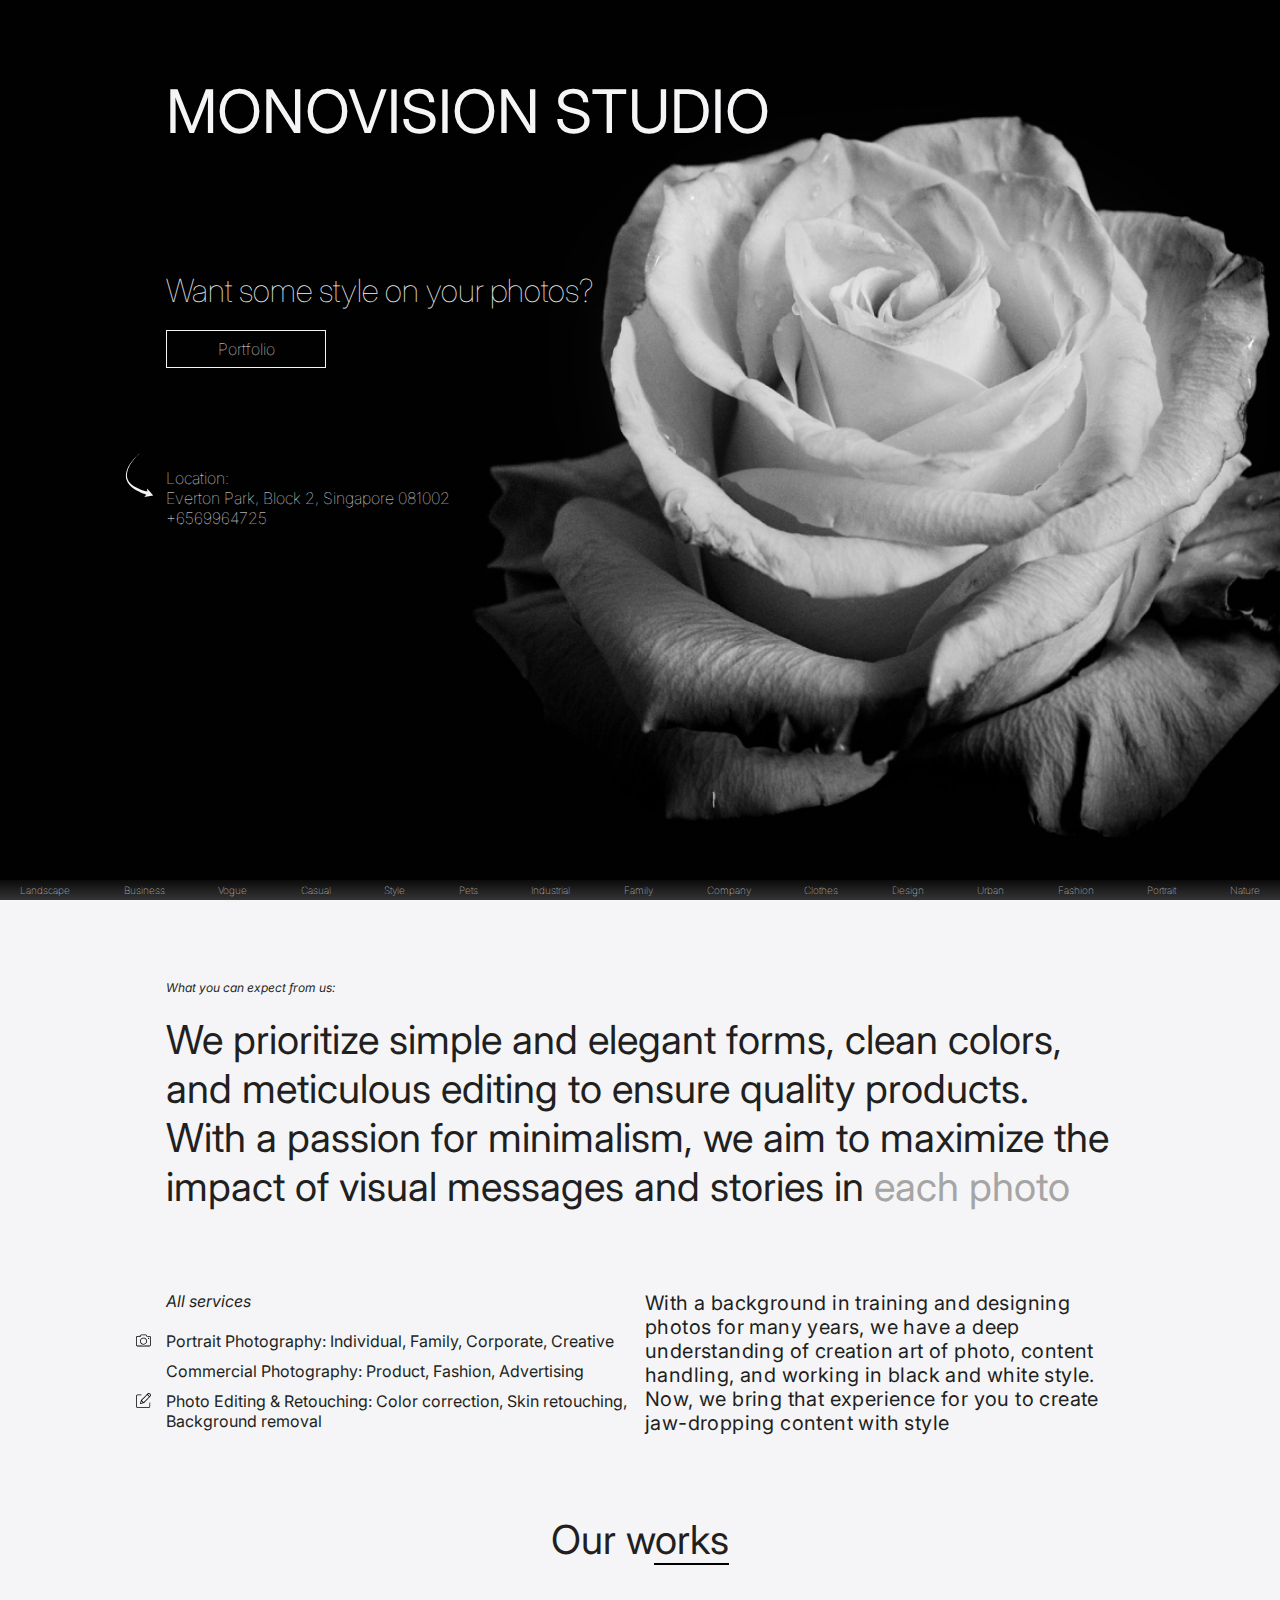
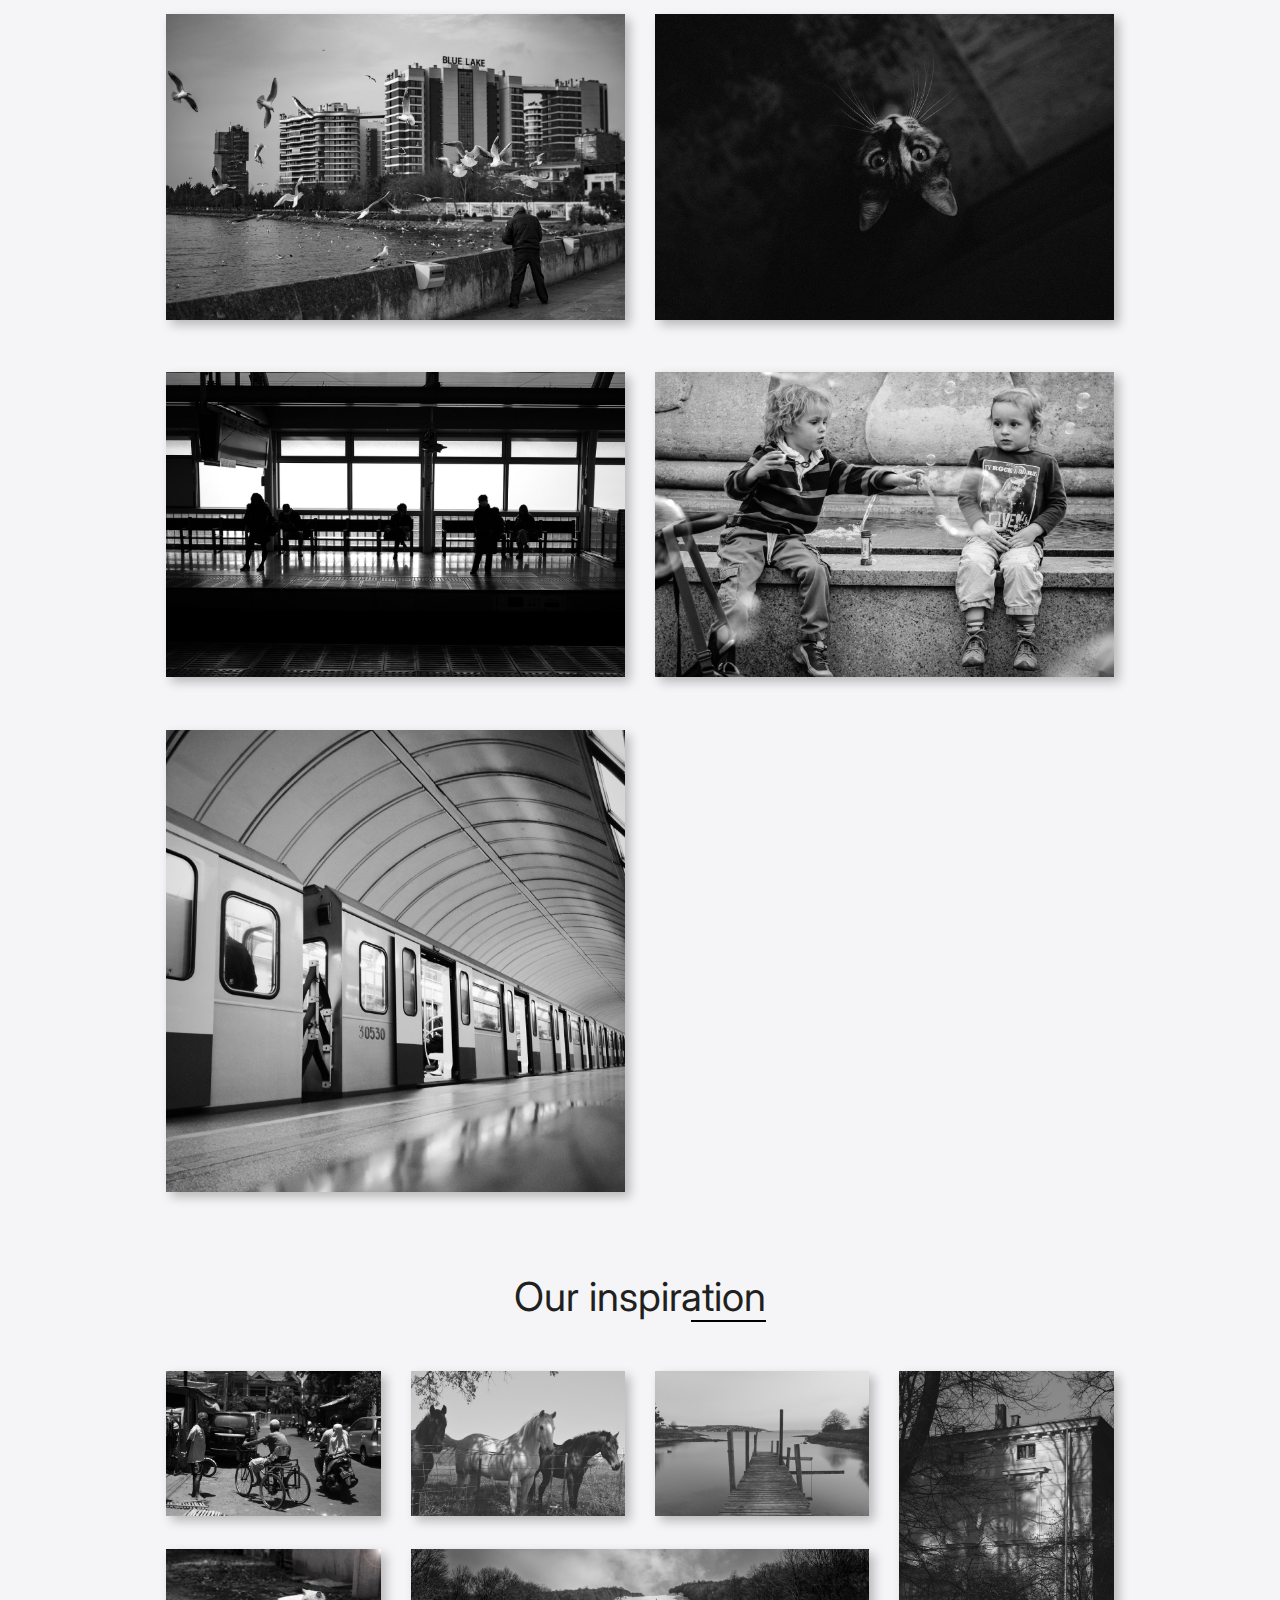
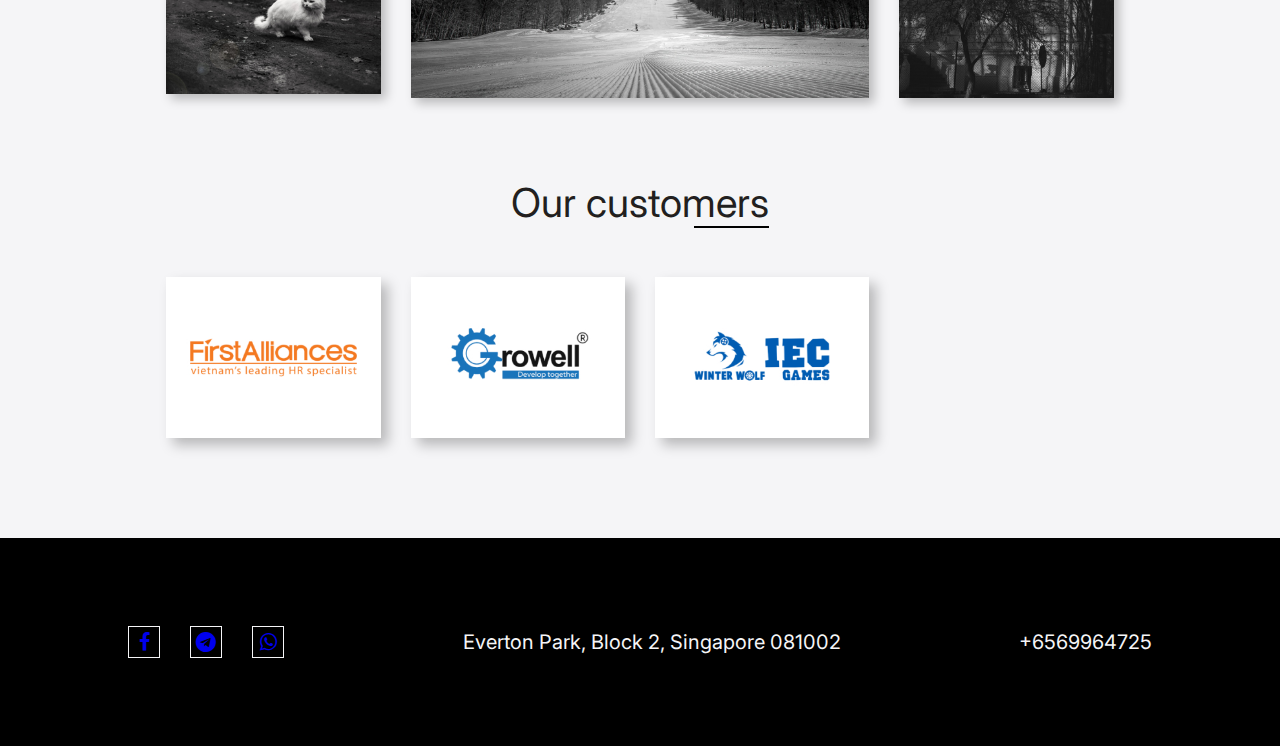
==== src/index.html @ 84597310 "initial commit" ====
<!DOCTYPE html>
<html lang="en">

<head>
	<meta charset="UTF-8" />
	<meta name="viewport" content="width=device-width, initial-scale=1.0" />
	<meta name="description" content="Website for Monovision Studio" />
	<meta name="author" content="Awesome student" />
	<title>Monovision Studio</title>
	<link rel="icon" type="image/x-icon" href="favicon.ico">
	<link rel="stylesheet" href="css/modern-normalize.min.css" />
	<link
		href="https://fonts.googleapis.com/css2?family=Inter:ital,opsz,wght@0,14..32,100..900;1,14..32,100..900&display=swap"
		rel="stylesheet" />
	<link rel="stylesheet" href="css/fontello.css">
	<link rel="stylesheet" href="css/style.css" />
</head>

<body>
	<main>
		<section class="promo">
			<div class="container">
				<h1 class="promo__title">Monovision Studio</h1>
				<h2 class="promo__subtitle">Want some style on your photos?</h2>
				<a href="#portfolio" class="btn">Portfolio</a>
				<div class="promo__address">
					Location:
					<address>Everton Park, Block 2, Singapore 081002</address>
					<a href="tel:+6569964725">+6569964725</a>
				</div>
			</div>
			<ul class="keywords">
				<li>Landscape</li>
				<li>Business</li>
				<li>Vogue</li>
				<li>Casual</li>
				<li>Style</li>
				<li>Pets</li>
				<li>Industrial</li>
				<li>Family</li>
				<li>Company</li>
				<li>Clothes</li>
				<li>Design</li>
				<li>Urban</li>
				<li>Fashion</li>
				<li>Portrait</li>
				<li>Nature</li>
			</ul>
		</section>
		<section class="about">
			<div class="container">
				<h2 class="about__title">What you can expect from us:</h2>
				<p class="about__text">
					We prioritize simple and elegant forms, clean colors, and meticulous
					editing to ensure quality products. With a passion for minimalism,
					we aim to maximize the impact of visual messages and stories in
					<span>each photo</span>
				</p>
				<div class="services">
					<div class="services__items">
						<div class="services__item-subtitle">All services</div>
						<ul>
							<li>
								Portrait Photography: Individual, Family, Corporate, Creative
							</li>
							<li>Commercial Photography: Product, Fashion, Advertising</li>
							<li>
								Photo Editing & Retouching: Color correction, Skin retouching,
								Background removal
							</li>
						</ul>
					</div>
					<p class="services__text">
						With a background in training and designing photos for many years,
						we have a deep understanding of creation art of photo, content
						handling, and working in black and white style. <br />Now, we
						bring that experience for you to create jaw-dropping content with
						style
					</p>
				</div>
			</div>
		</section>
		<section id="portfolio" class="works">
			<div class="container">
				<h2 class="title"><span>Our works</span></h2>
				<div class="works__grid">
					<img src="img/works/bridge.jpg" alt="bridge" />
					<img src="img/works/cat.jpg" alt="cat" />
					<img src="img/works/train.jpg" alt="train" />
					<img src="img/works/children.jpg" alt="children" />
					<img src="img/works/underground.jpg" alt="underground" />
				</div>
			</div>
		</section>
		<section class="inspiration">
			<div class="container">
				<h2 class="title"><span>Our inspiration</span></h2>
				<div class="inspiration__grid">
					<img src="img/inspiration/man.jpg" alt="man" />
					<img src="img/inspiration/horses.jpg" alt="horses" />
					<img src="img/inspiration/bridge.jpg" alt="bridge" />
					<img id="tenement" src="img/inspiration/tenement.jpg" alt="tenement" />
					<img src="img/inspiration/cat.jpg" alt="cat" />
					<img id="sky" src="img/inspiration/sky.jpg" alt="sky" />
				</div>
			</div>
		</section>
		<section class="customers">
			<div class="container">
				<h2 class="title"><span>Our customers</span></h2>
				<div class="customers__wrapper">
					<img src="logo/logo-first-alliances.jpg" alt="first-alliances" />
					<img src="logo/logo-growell.jpg" alt="growell" />
					<img src="logo/logo-iec-winter-wolf.jpg" alt="iec-winter-wolf" />
				</div>
			</div>
		</section>
		<footer class="footer">
			<ul class="footer__social">
				<li>
					<a href="#" class="footer__link">
						<span class="icon-facebook"></span>
						<!-- <img src="icons/facebook.svg" alt="facebook link" /> -->
					</a>
				</li>
				<li>
					<a href="#" class="footer__link">
						<span class="icon-telegram"></span>
						<!-- <img src="icons/tg.svg" alt="tg link" /> -->
					</a>
				</li>
				<li>
					<a href="#" class="footer__link">
						<span class="icon-whatsapp"></span>
						<!-- <img src="icons/whatsapp.svg" alt="whatsapp link" /> -->
					</a>
				</li>
			</ul>
			<address class="footer__addr">
				Everton Park, Block 2, Singapore 081002
			</address>
			<a class="footer__tel" href="tel:+6569964725">+6569964725</a>
		</footer>
	</main>
</body>

</html>
---- src/css/fontello.css ----
@font-face {
  font-family: 'fontello';
  src: url('../font/fontello.eot?58602057');
  src: url('../font/fontello.eot?58602057#iefix') format('embedded-opentype'),
    url('../font/fontello.woff2?58602057') format('woff2'),
    url('../font/fontello.woff?58602057') format('woff'),
    url('../font/fontello.ttf?58602057') format('truetype'),
    url('../font/fontello.svg?58602057#fontello') format('svg');
  font-weight: normal;
  font-style: normal;
}

/* Chrome hack: SVG is rendered more smooth in Windozze. 100% magic, uncomment if you need it. */
/* Note, that will break hinting! In other OS-es font will be not as sharp as it could be */
/*
@media screen and (-webkit-min-device-pixel-ratio:0) {
  @font-face {
    font-family: 'fontello';
    src: url('../font/fontello.svg?58602057#fontello') format('svg');
  }
}
*/
[class^="icon-"]:before,
[class*=" icon-"]:before {
  font-family: "fontello";
  font-style: normal;
  font-weight: normal;
  speak: never;

  display: inline-block;
  text-decoration: inherit;
  width: 1em;
  margin-right: .2em;
  text-align: center;
  /* opacity: .8; */

  /* For safety - reset parent styles, that can break glyph codes*/
  font-variant: normal;
  text-transform: none;

  /* fix buttons height, for twitter bootstrap */
  line-height: 1em;

  /* Animation center compensation - margins should be symmetric */
  /* remove if not needed */
  margin-left: .2em;

  /* you can be more comfortable with increased icons size */
  /* font-size: 120%; */

  /* Font smoothing. That was taken from TWBS */
  -webkit-font-smoothing: antialiased;
  -moz-osx-font-smoothing: grayscale;

  /* Uncomment for 3D effect */
  /* text-shadow: 1px 1px 1px rgba(127, 127, 127, 0.3); */
}

.icon-facebook:before {
  content: '\f09a';
}

/* '' */
.icon-whatsapp:before {
  content: '\f232';
}

/* '' */
.icon-telegram:before {
  content: '\f2c6';
}

/* '' */
---- src/css/style.css ----
h1,
h2,
h3,
h4,
h5,
figure,
p,
ol,
ul {
	margin: 0;
}

ol[role="list"],
ul[role="list"] {
	list-style: none;
	padding-inline: 0;
}

h1,
h2,
h3,
h4,
h5 {
	font-size: inherit;
	font-weight: inherit;
}

img {
	display: block;
	max-inline-size: 100%;
}

:root {
	--light-color: #f5f5f7;
	--dark-color: #221f20;
	--container-padding-inline: 13%;
	--footer-padding-inline: 10%;

	@media screen and (max-width: 768px) {
		--container-padding-inline: 6%;
		--footer-padding-inline: 6%;
	}

	@media screen and (max-width: 576px) {
		--container-padding-inline: 15px;
		--footer-padding-inline: 15px;
	}
}

html {
	font-family: "Inter", sans-serif;
	scroll-behavior: smooth;
}

.container {
	padding: 0 var(--container-padding-inline);
}

.title {
	color: var(--dark-color, #221f20);
	text-align: center;
	font-size: 40px;
	font-style: normal;
	font-weight: 400;
	line-height: normal;

	span {
		position: relative;
	}

	span::after {
		content: "";
		display: block;
		position: absolute;
		bottom: -1px;
		right: 0;
		width: 75px;
		height: 2px;
		background-color: #000;
	}

	@media screen and (max-width: 768px) {
		font-size: 36px;
	}

	@media screen and (max-width: 576px) {
		font-size: 24px;
	}
}

.promo {
	position: relative;
	min-height: 100vh;
	background: url("../img/main_bg.jpg") center center / cover no-repeat;
	padding-top: 75px;

	@media screen and (max-width: 768px) {
		& {
			background-image: url("../img/tablet_bg.jpg");
		}
	}

	@media screen and (max-width: 576px) {
		min-height: 500px;
		padding-top: 50px;
	}
}

.promo__title {
	color: var(--light-color, #f5f5f7);
	font-size: 60px;
	font-weight: 400;
	line-height: normal;
	text-transform: uppercase;

	@media screen and (max-width: 768px) {
		font-size: 48px;
	}

	@media screen and (max-width: 576px) {
		font-size: 26px;
	}
}

.promo__subtitle {
	margin-top: 124px;
	color: var(--light-color, #f5f5f7);
	font-size: 32px;
	font-weight: 100;
	line-height: normal;

	@media screen and (max-width: 768px) {
		& {
			margin-top: 80px;
		}
	}

	@media screen and (max-width: 576px) {
		margin-top: 30px;
		font-size: 16px;
	}
}

.btn {
	display: flex;
	justify-content: center;
	align-items: center;
	text-decoration: none;
	margin-top: 20px;
	padding: 3px 10px;
	width: 160px;
	min-height: 38px;
	border: 1px solid var(--light-color, #f5f5f7);
	background: rgba(217, 217, 217, 0);
	color: var(--light-color, #f5f5f7);
	font-size: 16px;
	font-weight: 100;
	line-height: normal;
	cursor: pointer;
	transition: all 0.3s ease-out;

	@media screen and (max-width: 576px) {
		font-size: 14px;
		width: 120px;
		min-height: 30px;
	}
}

.btn:hover {
	font-weight: 500;
	box-shadow: 5px 5px 10px 0px rgba(255, 255, 255, 0.62);
}

.promo__address {
	position: relative;
	margin-top: 100px;
	color: var(--light-color, #f5f5f7);
	font-size: 16px;
	font-style: normal;
	font-weight: 100;
	line-height: normal;

	address {
		font-style: normal;
	}

	a {
		color: inherit;
		text-decoration: none;
	}

	&::before {
		content: "";
		display: block;
		position: absolute;
		left: -45px;
		top: -17px;
		width: 40px;
		height: 49px;
		background: url("../icons/arrow.svg") center center / cover no-repeat;
	}

	@media screen and (max-width: 768px) {
		& {
			margin-top: 80px;
		}

		&::before {
			left: -40px;
		}
	}

	@media screen and (max-width: 750px) {
		&::before {
			display: none;
		}
	}

	@media screen and (max-width: 576px) {
		margin-top: 233px;
	}
}

.keywords {
	display: flex;
	justify-content: space-between;
	align-items: center;
	position: absolute;
	bottom: 0;
	padding: 0 360px;
	width: 100%;
	height: 20px;
	background: linear-gradient(180deg,
			rgba(255, 255, 255, 0.04) 0%,
			rgba(255, 255, 255, 0.12) 50%,
			rgba(255, 255, 255, 0.2) 100%);

	li {
		list-style-type: none;
		color: var(--light-color, #f5f5f7);
		font-size: 10px;
		font-weight: 100;
		line-height: normal;
	}

	@media screen and (max-width: 1440px) {
		& {
			padding: 0 20px;
		}
	}

	@media screen and (max-width: 768px) {
		& li:nth-last-child(-n + 6) {
			display: none;
		}
	}

	@media screen and (max-width: 576px) {
		& {
			margin-top: 10px;
		}

		& li:nth-last-child(-n + 11) {
			display: none;
		}
	}
}

.about {
	padding-top: 80px;
	background-color: var(--light-color);

	@media screen and (max-width: 576px) {
		padding-top: 50px;
	}
}

.about__title {
	color: var(--dark-color, #221f20);
	font-size: 12px;
	font-style: italic;
	font-weight: 400;
	line-height: normal;
}

.about__text {
	width: 1100px;
	margin-top: 20px;
	color: var(--dark-color, #221f20);
	font-size: 40px;
	font-weight: 400;
	line-height: normal;

	span {
		color: #a5a5a5;
	}

	@media screen and (max-width: 1440px) {
		width: 100%;
	}

	@media screen and (max-width: 768px) {
		font-size: 24px;
	}

	@media screen and (max-width: 375px) {
		font-size: 16px;
	}
}

.services {
	display: flex;
	column-gap: 10px;
	margin-top: 80px;

	@media screen and (max-width: 768px) {
		margin-top: 40px;
		flex-wrap: wrap;
		row-gap: 40px;
	}

	@media screen and (max-width: 375px) {
		margin-top: 20px;
		row-gap: 20px;
	}
}

.services__items {
	width: 50%;

	ul {
		margin-top: 20px;
		padding: 0;
	}

	li {
		position: relative;
		margin-top: 10px;
		list-style-type: none;
		color: var(--dark-color, #221f20);
		font-size: 16px;
		font-style: normal;
		font-weight: 400;
		line-height: normal;

		&:first-child::before {
			content: "";
			display: block;
			position: absolute;
			left: -30px;
			top: 2px;
			width: 15px;
			height: 15px;
			background: url("../icons/camera.svg") center center / cover no-repeat;
		}

		&:nth-child(3):before {
			content: "";
			display: block;
			position: absolute;
			left: -30px;
			top: 2px;
			width: 15px;
			height: 15px;
			background: url("../icons/edit.svg") center center / cover no-repeat;
		}
	}

	@media screen and (max-width: 768px) {
		& {
			width: 100%;
		}

		& li:first-child::before {
			left: -25px;
		}

		& li:nth-child(3):before {
			left: -25px;
		}
	}

	@media screen and (max-width: 576px) {
		& li:first-child::before {
			display: none;
		}

		& li:nth-child(3):before {
			display: none;
		}
	}

	@media screen and (max-width: 375px) {
		& li {
			font-size: 14px;
			margin-top: 5px;
		}
	}
}

.services__item-subtitle {
	color: var(--dark-color, #221f20);
	font-size: 16px;
	font-style: italic;
	font-weight: 400;
	line-height: normal;

	@media screen and (max-width: 375px) {
		font-size: 12px;
	}
}

.services__text {
	width: 50%;
	color: var(--dark-color, #221f20);
	font-size: 20px;
	font-weight: 400;
	line-height: normal;
	letter-spacing: 0.4px;

	@media screen and (max-width: 768px) {
		width: 100%;
	}

	@media screen and (max-width: 375px) {
		font-size: 12px;
		letter-spacing: 0.24px;
	}
}

.works {
	padding-top: 80px;
	background-color: var(--light-color);

	@media screen and (max-width: 768px) {
		padding-top: 50px;
	}
}

.works__grid {
	display: grid;
	grid-template-columns: repeat(2, 1fr);
	grid-template-rows: repeat(2, 1fr) 1.5fr;
	column-gap: 30px;
	row-gap: 50px;
	margin-top: 50px;

	img {
		width: 100%;
		box-shadow: 5px 5px 10px 0px rgba(0, 0, 0, 0.25);
	}

	@media screen and (max-width: 768px) {
		column-gap: 20px;
		row-gap: 30px;
		margin-top: 40px;
	}

	@media screen and (max-width: 576px) {
		grid-template-columns: 1fr;
		grid-template-rows: repeat(4, 1fr) 1.5fr;
		column-gap: 0px;
		row-gap: 30px;
	}
}

.inspiration {
	padding-top: 80px;
	background-color: var(--light-color);

	@media screen and (max-width: 768px) {
		padding-top: 50px;
	}
}

.inspiration__grid {
	display: grid;
	grid-template-columns: repeat(4, 1fr);
	grid-template-rows: repeat(2, 1fr);
	gap: 30px;
	margin-top: 50px;

	img {
		width: 100%;
		box-shadow: 5px 5px 10px 0px rgba(0, 0, 0, 0.25);
	}

	/* После 1200 фотки кажутся слишком маленькими, так что лучше адаптировать */
	@media screen and (max-width: 1200px) {
		grid-template-columns: repeat(2, 1fr);
		grid-template-rows: repeat(4, 1fr);
		gap: 30px 20px;
	}

	@media screen and (max-width: 768px) {
		margin-top: 40px;
	}

	@media screen and (max-width: 576px) {
		grid-template-columns: 1fr;
		/* 2.1 и 0.5 значения были получены, если разделить 
        высоту этого изображения на высоту стандартного изображения */
		grid-template-rows: repeat(3, 1fr) 2.1fr 1fr 0.5fr;
		column-gap: 0px;
		row-gap: 20px;
	}
}

#tenement {
	grid-row: 1/3;
	grid-column: 4/5;
	/* Небольшое улучшение */
	height: 100%;

	@media screen and (max-width: 1200px) {
		grid-row: 2/4;
		grid-column: 2/3;
	}

	@media screen and (max-width: 576px) {
		grid-row: auto;
		grid-column: auto;
	}
}

#sky {
	grid-column: 2/4;

	@media screen and (max-width: 1200px) {
		grid-column: 1/3;
	}

	@media screen and (max-width: 576px) {
		grid-column: auto;
	}
}

.customers {
	padding-top: 80px;
	padding-bottom: 100px;
	background-color: var(--light-color);

	@media screen and (max-width: 768px) {
		padding: 50px 0;
	}
}

.customers__wrapper {
	margin-top: 50px;
	display: flex;
	flex-wrap: wrap;
	gap: 30px;

	img {
		width: calc((100% - 90px) / 4);
		box-shadow: 7px 7px 12px 0px rgba(0, 0, 0, 0.25);
	}

	@media screen and (max-width: 768px) {
		& {
			margin-top: 40px;
			gap: 20px;
		}

		img {
			width: calc((100% - 60px) / 4);
		}
	}

	@media screen and (max-width: 576px) {
		& {
			margin-top: 30px;
			column-gap: 36px;
			row-gap: 20px;
			justify-content: space-between;
		}

		img {
			width: calc((100% - 36px) / 2);
		}
	}
}

.footer {
	display: flex;
	justify-content: space-between;
	align-items: center;
	padding: 88px var(--footer-padding-inline);
	background: #000;
	color: var(--light-color, #f5f5f7);
	font-size: 20px;
	font-style: normal;
	font-weight: 400;
	line-height: normal;

	@media screen and (max-width: 1024px) {
		font-size: 16px;
	}

	@media screen and (max-width: 768px) {
		padding: 30px var(--footer-padding-inline) 40px var(--footer-padding-inline);
		flex-direction: column;
		align-items: flex-start;
		row-gap: 30px;
	}

	@media screen and (max-width: 375px) {
		align-items: center;
	}
}

.footer__addr {
	font-style: normal;

	@media screen and (max-width: 375px) {
		order: 3;
	}
}

.footer__tel {
	color: var(--light-color, #f5f5f7);
	text-decoration: none;

	@media screen and (max-width: 375px) {
		order: 2;
	}
}

.footer__social {
	padding-left: 0;
	display: flex;
	column-gap: 30px;
	list-style: none;

	li {
		width: 32px;
		height: 32px;
		border: 1px solid var(--light-color, #f5f5f7);
		background: rgba(217, 217, 217, 0);

		a {
			display: flex;
			justify-content: center;
			align-items: center;
			width: 100%;
			height: 100%;

			img {
				width: 22px;
				height: 22px;
			}
		}
	}

	@media screen and (max-width: 1024px) {
		column-gap: 27px;
	}
}
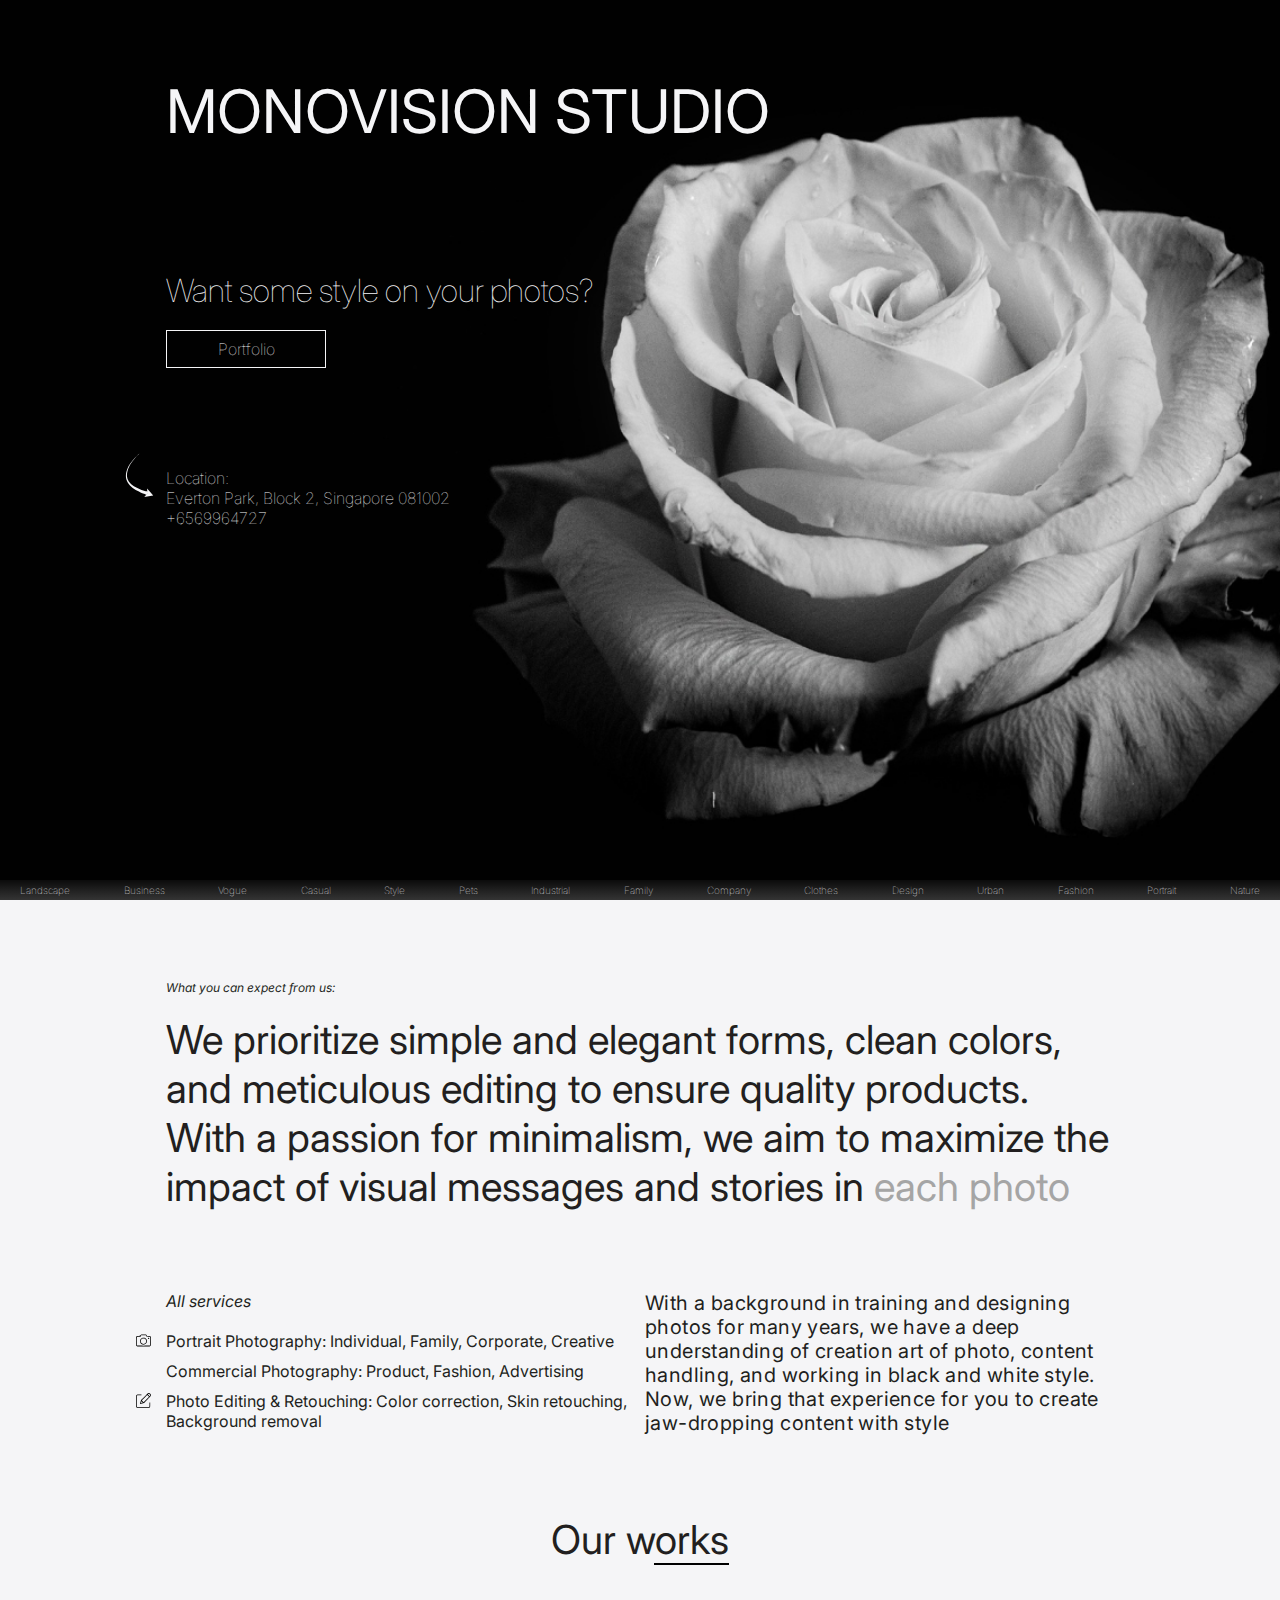
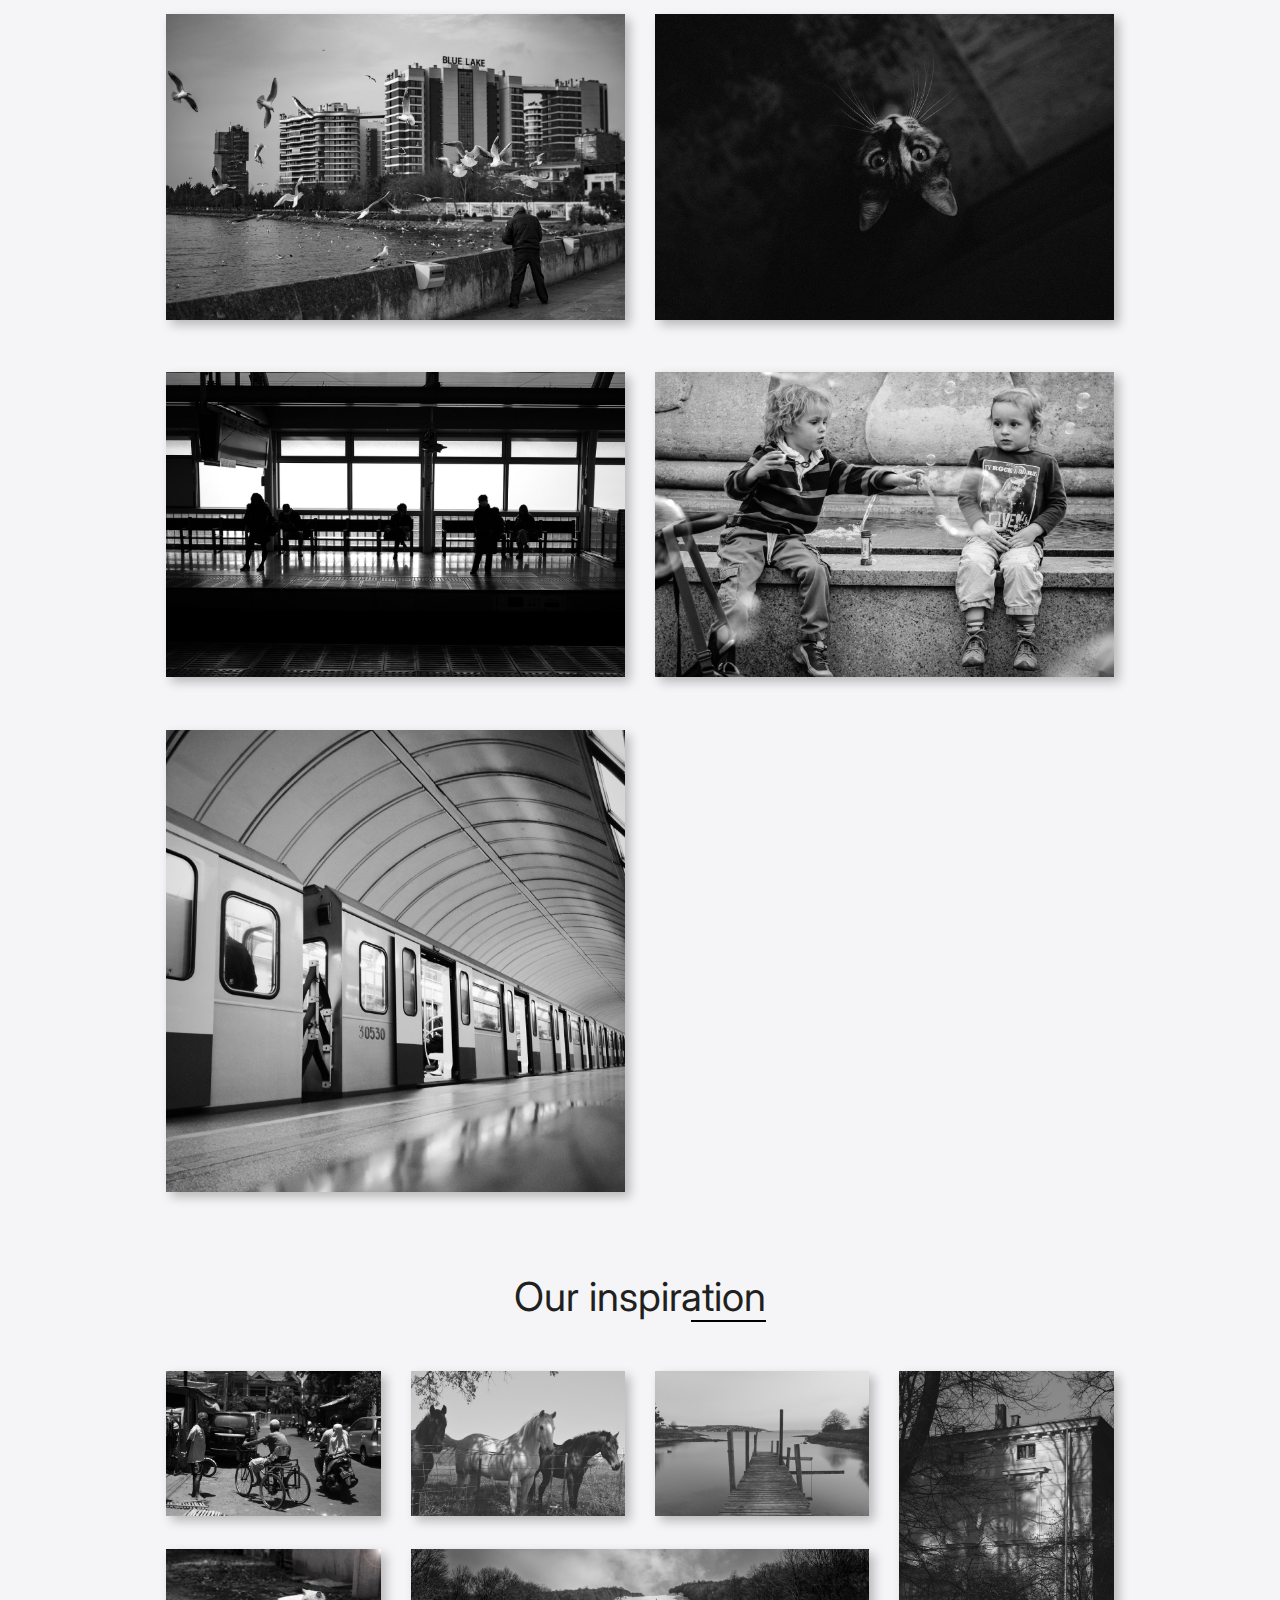
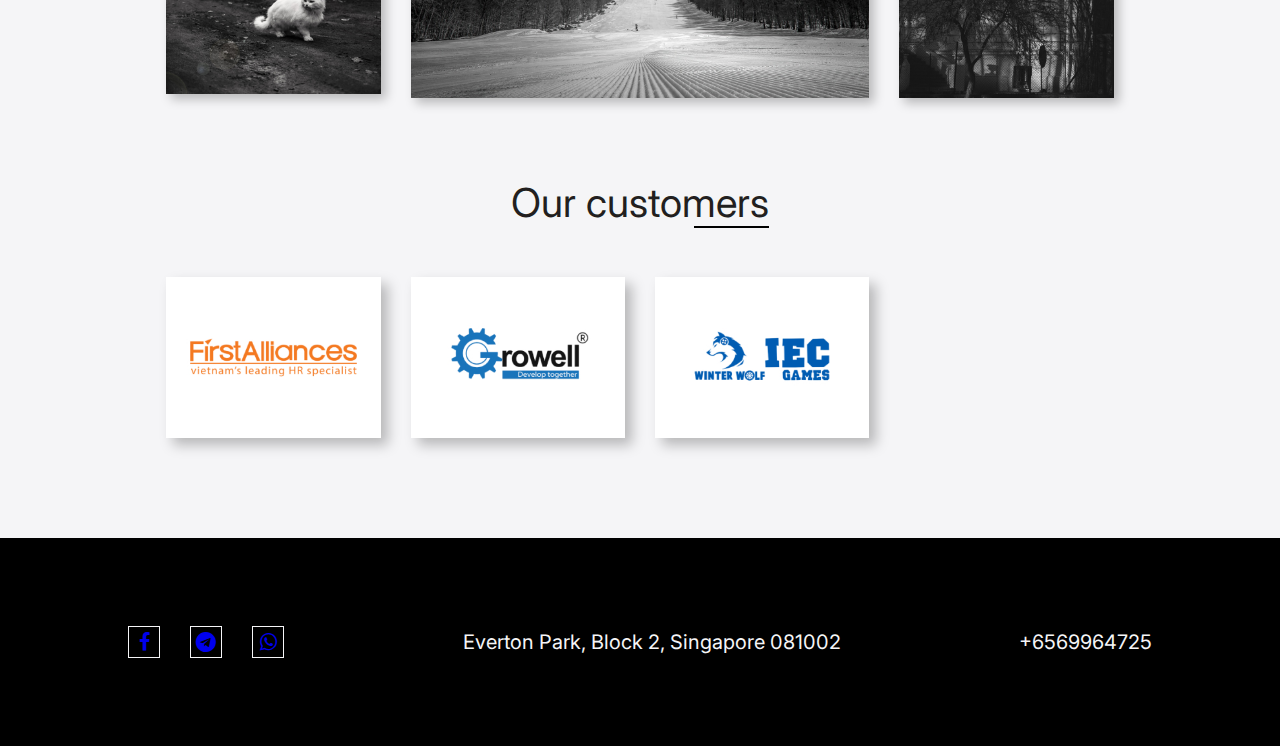
==== commit 0b0fafe6: "change tl number" ====
--- a/src/index.html
+++ b/src/index.html
@@ -6,7 +6,7 @@
 	<meta name="viewport" content="width=device-width, initial-scale=1.0" />
 	<meta name="description" content="Website for Monovision Studio" />
 	<meta name="author" content="Awesome student" />
-	<title>Monovision Studio</title>
+	<title>Monovision Sstudio</title>
 	<link rel="icon" type="image/x-icon" href="favicon.ico">
 	<link rel="stylesheet" href="css/modern-normalize.min.css" />
 	<link
@@ -26,7 +26,7 @@
 				<div class="promo__address">
 					Location:
 					<address>Everton Park, Block 2, Singapore 081002</address>
-					<a href="tel:+6569964725">+6569964725</a>
+					<a href="tel:+6569964727">+6569964727</a>
 				</div>
 			</div>
 			<ul class="keywords">
